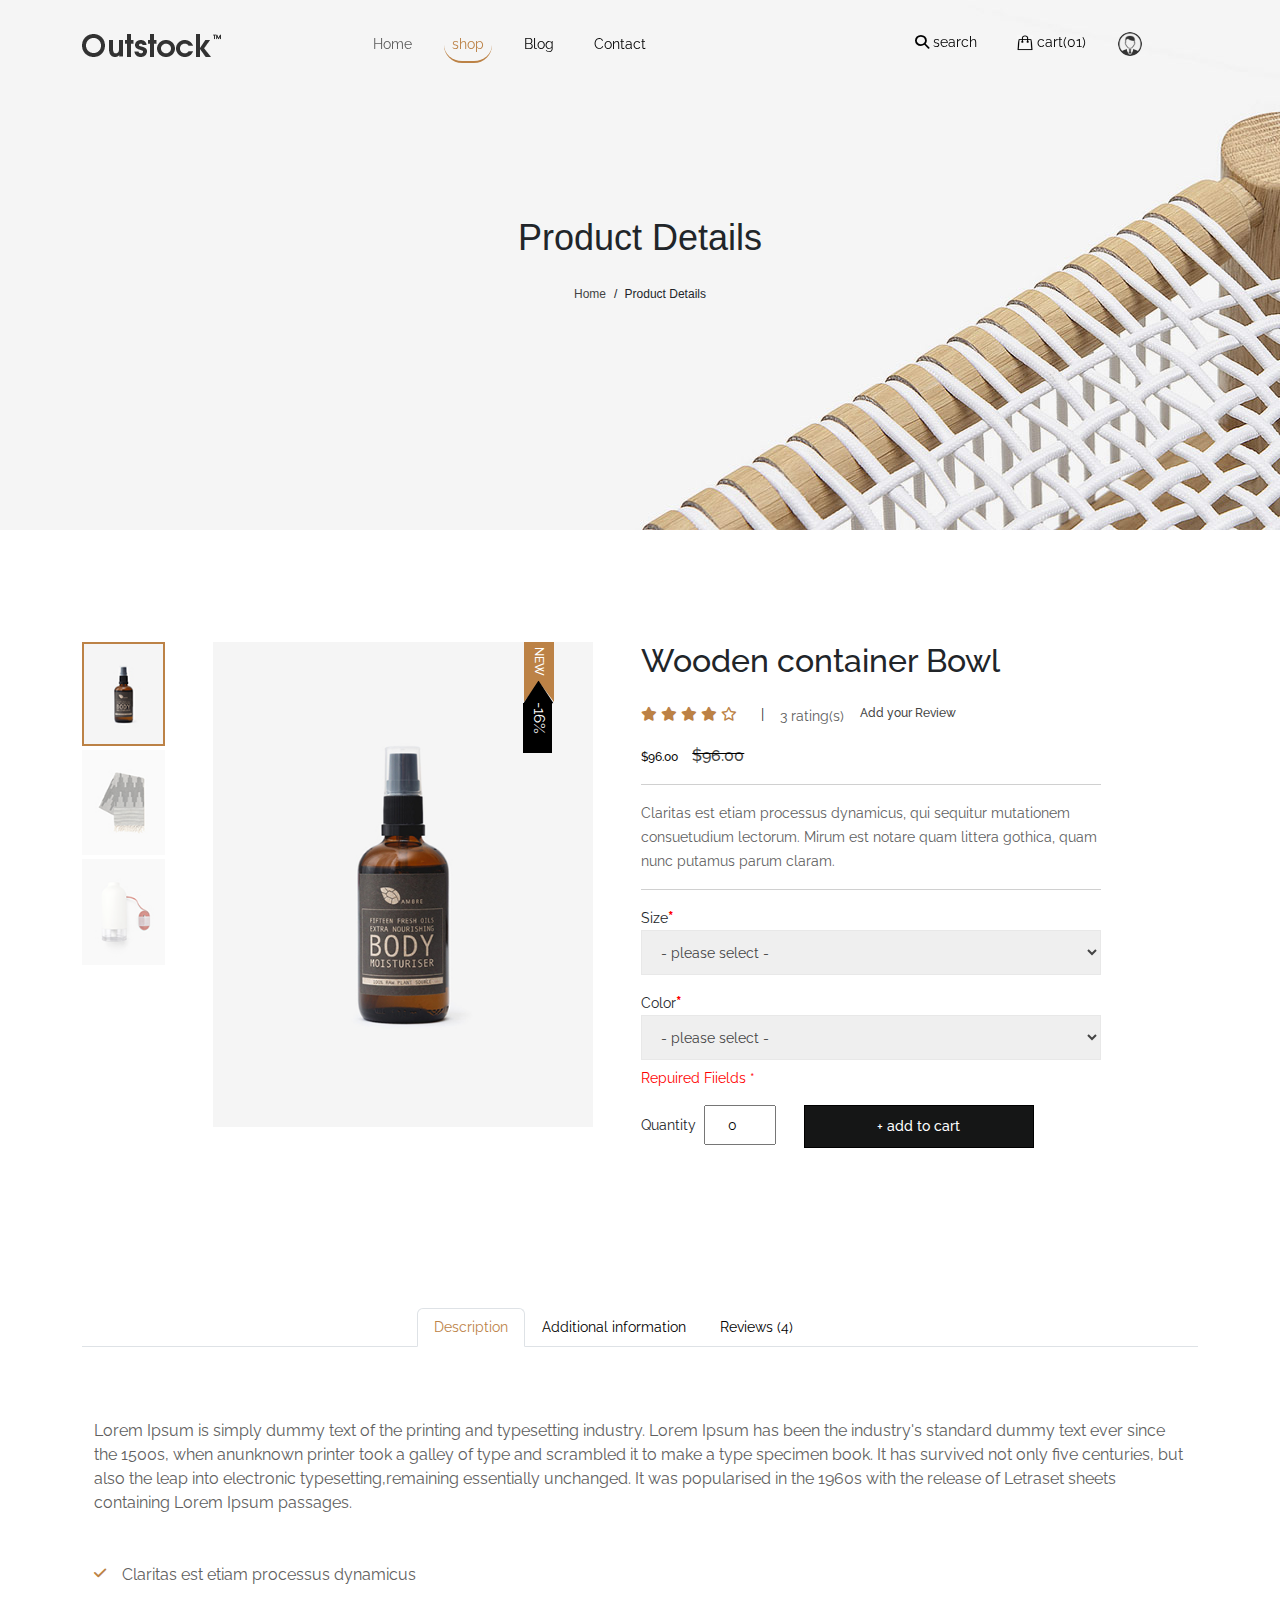
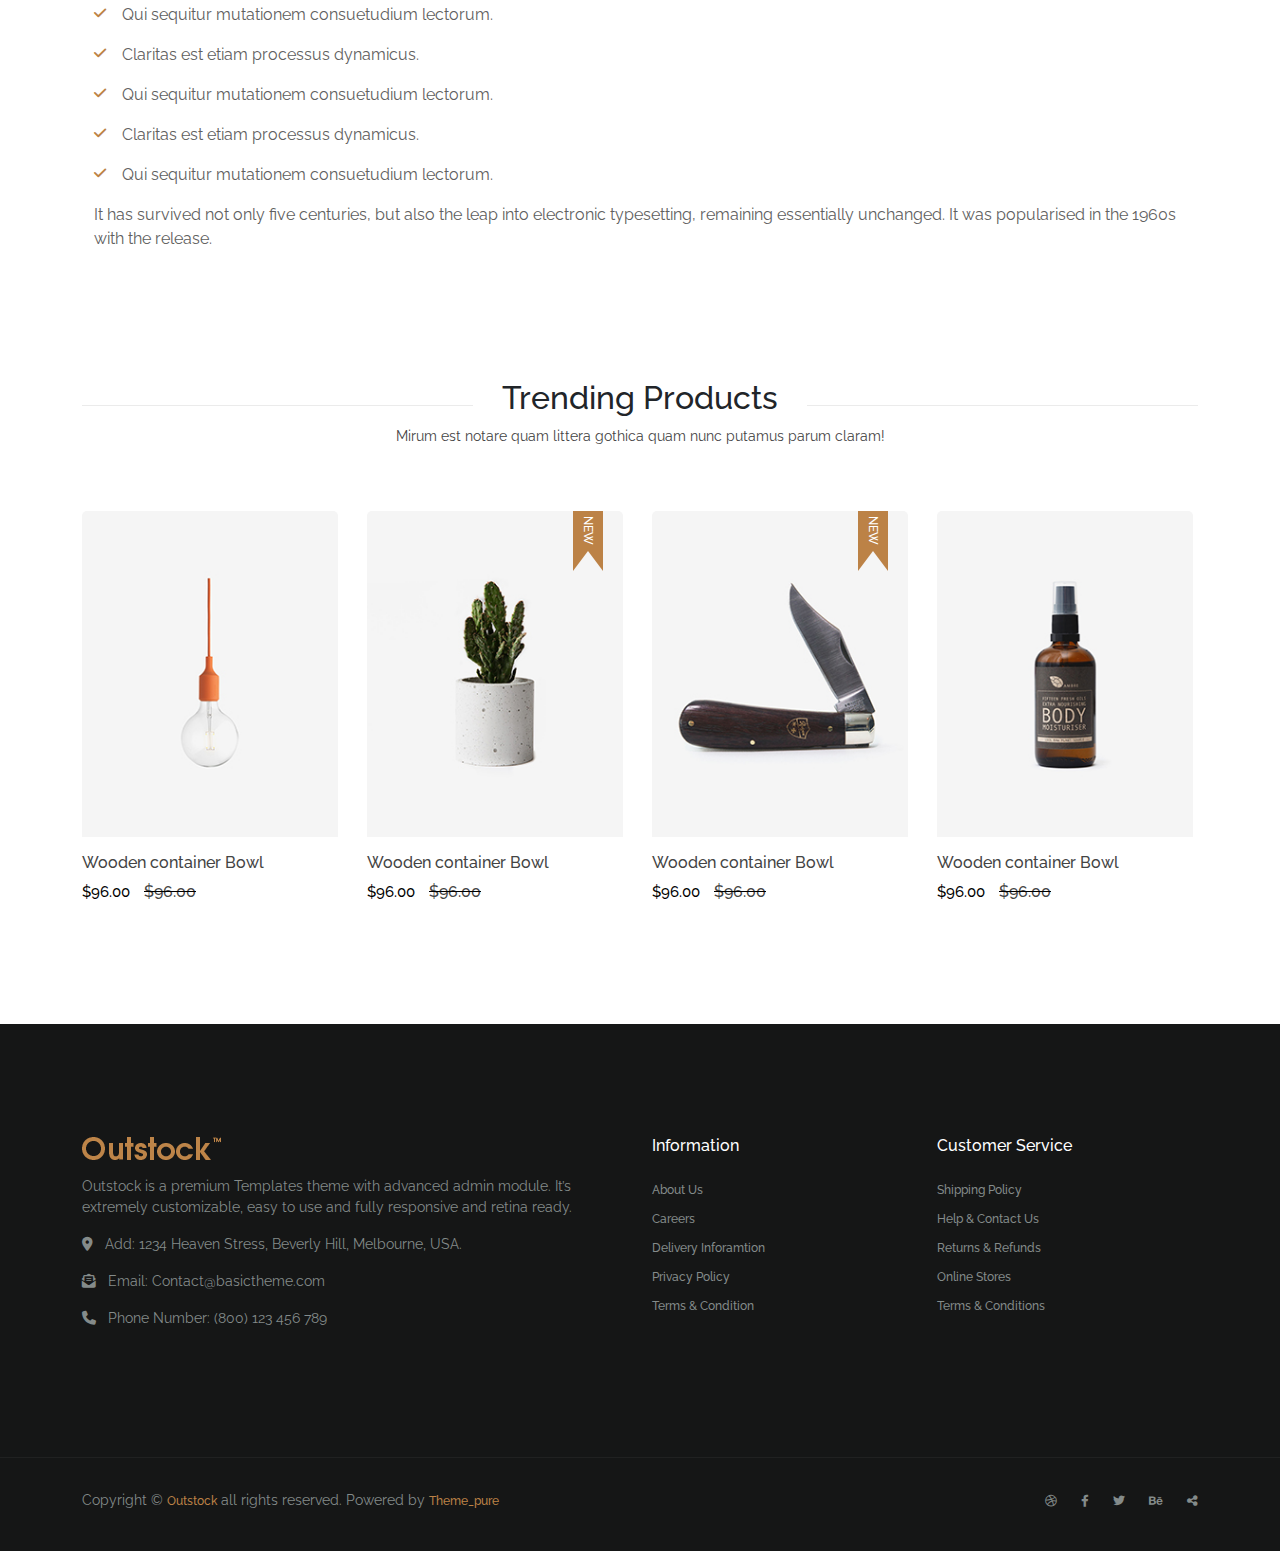
==== product-details.html @ 73942844 "first release" ====
<!DOCTYPE html>
<html lang="en">

<head>
  <meta charset="UTF-8">
  <meta name="viewport" content="width=device-width, initial-scale=1.0">
  <title>Document</title>

  <!-- bootstrap 5.3 -->
  <link rel="stylesheet" href="assets/css/bootstrap.min.css">

  <!-- fontawsome 6.4 -->
  <link rel="stylesheet" href="assets/css/all.min.css">

  <!-- custom css -->
  <link rel="stylesheet" href="assets/css/style2.css">

  <!-- media css -->
  <link rel="stylesheet" href="assets/css/media.css">



</head>

<body>
<!-- start product-header   -->

  <header class="product-header ">
    <!-- start navbar  -->
    <nav class="navbar navbar-expand-lg fixed-top mt-3">
      <div class="container">
        <a class="navbar-brand" href="index.html">
          <img src="assets/img/logo.png" alt="logo">
        </a>
        <button class="navbar-toggler" type="button" data-bs-toggle="collapse" data-bs-target="#navbarSupportedContent"
          aria-controls="navbarSupportedContent" aria-expanded="false" aria-label="Toggle navigation">
          <span class="navbar-toggler-icon"></span>
        </button>
        <div class="collapse navbar-collapse" id="navbarSupportedContent">
          <ul class="navbar-nav me-auto ms-auto mb-2 mb-lg-0 left-links ">
            <li class="nav-item me-4">
              <a class="nav-link " aria-current="page" href="index.html">Home<span></span></a>
            </li>
            <li class="nav-item me-4">
              <a class="nav-link text-black active" href="shop.html">shop<span></span></a>
            </li>
            <li class="nav-item me-4">
              <a class="nav-link text-black" href="blog.html">Blog<span></span></a>
            </li>


            <li class="nav-item">
              <a class="nav-link text-black" href="contact.html">Contact<span></span></a>
            </li>
          </ul>

          <ul class="navbar-nav me-5 ms-auto mb-2 mb-lg-0">
            <li class="nav-item me-4">
              <a class="nav-link text-black" href="#">
                <i class="fa-solid fa-magnifying-glass"></i>
                search
              </a>
            </li>

            <li class="nav-item me-3">
              <a class="nav-link text-black" href="#">
                <!-- <i class="fa-solid fa-bag-shopping"></i> -->
                <img src="assets/img/bag.png" class="img-fluid cart-icon" alt="">
                cart(01)
              </a>
            </li>

            <li class="nav-item dropdown">
              <a class="nav-link dropdown " href="#" role="button" data-bs-toggle="dropdown" aria-expanded="false">
                <!-- <i class="fa-regular fa-user"></i> -->
                <img src="assets/img/profile-icon-images-14.jpg" class=" rounded-circle profil-icon" alt="">

              </a>
              <ul class="dropdown-menu">
                <li><a class="dropdown-item" href="register.html">Register</a></li>
                <li><a class="dropdown-item" href="Login.html">Login</a></li>
                <li>
                  <hr class="dropdown-divider">
                </li>
                <li><a class="dropdown-item" href="my-account.html">My Account</a></li>
              </ul>
            </li>

          </ul>

        </div>
      </div>
    </nav>
    <!-- end navbar -->

    <div class="container">
      <div class="row">
        <div class="col-12">
          <div class=" contant-header text-center">
            <h1 class="mb-4">Product Details</h1>
            <a href="#" class="me-1">Home</a>
            <span> / </span>
            <span class="ms-1">Product Details</span>

          </div>

        </div>

      </div>

    </div>

  </header>

<!-- end product-header  -->


<!-- start data-product section   -->

    <div class="data-product mt-7">
      <div class="container d-flex">
        <div class="row w-100">
          <div class="col-11">
            <div class="img-product d-flex">
              <div class="small-imgs-product">
                <div class="img-product img-product1 w-100  mb-1">
                  <a href="#"><img src="assets/img/details-product/details-sm-1.jpg" alt="" class="w-100"></a>
                </div>
                <div class="img-product img-product2 w-100 mb-1">
                  <a href="#"><img src="assets/img/details-product/quick-sm-2.jpg" alt="" class="w-100"></a>
                </div>
                <div class="img-product img-product3 w-100 mb-1">
                  <a href="#"> <img src="assets/img/details-product/quick-sm-3.jpg" alt="" class="w-100"></a>
                
                </div>
    
              </div>
              <div class=" ms-5 big-imgs-product position-relative">
                <img src="assets/img/details-product/details-big-1.jpg" alt="" class="w-100">
                <div class=" cheap big-cheap">
                  <div class="par">NEW</div>
                  <div class="ribbon"></div>
                  <div class="arrow"></div>
                  <div class="arrow-base"></div>
                  <div class="rivl">-16%</div>
                </div>
              </div>
              
            
    
    
            </div>
          </div>
        </div>
      
        <div class="row">
          <div class="col-10">
            <div class="details-product">
              <h2>Wooden container Bowl</h2>
              <div class="d-flex mt-4">
                <div class="stars me-4">
                  <i class="fa-solid fa-star"></i>
                  <i class="fa-solid fa-star"></i>
                  <i class="fa-solid fa-star"></i>
                  <i class="fa-solid fa-star"></i>
                  <i class="fa-regular fa-star"></i>
                </div>
                <span class="me-3">|</span>
                <p class="me-3">3 rating(s)</p>
                <a href="#">Add your Review</a>
              </div>
              <div class="price"> 
                <a href="#" class="text-decoration-none"><span>$96.00</span></a>
                <a href="#" class="text-decoration-line-through"><span class="old-price">$96.00</span></a>
              </div> 
              <hr>
              <p>
                Claritas est etiam processus dynamicus, qui sequitur mutationem consuetudium lectorum.
                 Mirum est notare quam littera gothica, quam nunc putamus parum claram.
              </p>
              <hr>
              <div class="forms-data-product">
                <form action="#" class="size">
                  <label for="#" class="d-block">Size<span class="red-required">*</span></label>
                  <select name="" id="" class="w-100">
                    <option class="pb-5">- please select -</option>
                    <option value="">S</option>
                    <option class="pb-5" >M</option>
                    <option>L</option>
                    <option>XL</option>
                    <option>XXL</option>
                  </select>
                </form>
  
                <form action="#" class="form mt-3 mb-2">
                  <label for="#" class="d-block">Color<span>*</span></label>
                  <select name="" id="" class="w-100">
                    <option>- please select -</option>
                    <option value="">Black</option>
                    <option>Yellow</option>
                    <option>Blue</option>
                    <option>White</option>
                    <option>Ocean Blue</option>
                  </select>
                </form>
              </div>
             

              <span class="red-required ">Repuired Fiields *</span>

              <div class="quantity mt-3 d-flex">
                <form action="#" >
                  <label for="quantity">Quantity </label>
                  <input type="number" id="quantity" name="quantity" min="1" max="10000" class="ms-1" value="0">
                </form>

                <div class="add-item-to-cart">
                  <a href="">+ add to cart</a>
                </div>

              </div>
              



            
          </div>
            


    
    
            </div>
        </div>
      


      </div>

    </div>

<!-- end data-product section   -->


<!-- start x  -->

<section class="projects mt-10">
  <div class="container">
    <nav>
      <div class="nav nav-tabs d-flex additional-product-information " id="nav-tab" role="tablist">
        <button class="nav-link active" id="nav-home-tab" data-bs-toggle="tab" data-bs-target="#nav-home" type="button" role="tab" aria-controls="nav-home" aria-selected="true">Description</button>
        <button class="nav-link" id="nav-profile-tab" data-bs-toggle="tab" data-bs-target="#nav-profile" type="button" role="tab" aria-controls="nav-profile" aria-selected="false">Additional information</button>
        <button class="nav-link" id="nav-contact-tab" data-bs-toggle="tab" data-bs-target="#nav-contact" type="button" role="tab" aria-controls="nav-contact" aria-selected="false">Reviews (4)</button>
  
      </div>
    </nav>
    <div class="tab-content mt-4" id="nav-tabContent">
      <div class="tab-pane fade show active" id="nav-home" role="tabpanel" aria-labelledby="nav-home-tab" tabindex="0"> 
          <div class="container">
            <div class="row about-product ">
              <div class="col-md-12">
                <p class="my-5">Lorem Ipsum is simply dummy text of the printing and typesetting industry. Lorem Ipsum has been the industry's standard dummy text ever since the 1500s,
                   when anunknown printer took a galley of type and scrambled it to make a type specimen book. It has survived not only five centuries, 
                   but also the leap into electronic typesetting,remaining essentially unchanged.
                   It was popularised in the 1960s with the release of Letraset sheets containing Lorem Ipsum passages.
                </p>
                <div class="points">
                  <div class="point d-flex">
                    <span class="me-3"><i class="fa-solid fa-check"></i></span>
                    <p>Claritas est etiam processus dynamicus</p>
                  </div>

                  <div class="point d-flex">
                    <span class="me-3"><i class="fa-solid fa-check"></i></span>
                    <p>Qui sequitur mutationem consuetudium lectorum.</p>
                  </div>

                  <div class="point d-flex">
                    <span class="me-3"><i class="fa-solid fa-check"></i></span>
                    <p>Claritas est etiam processus dynamicus.</p>
                  </div>

                  <div class="point d-flex">
                    <span class="me-3"><i class="fa-solid fa-check"></i></span>
                    <p>Qui sequitur mutationem consuetudium lectorum.</p>
                  </div>

                  <div class="point d-flex">
                    <span class="me-3"><i class="fa-solid fa-check"></i></span>
                    <p>Claritas est etiam processus dynamicus.</p>
                  </div>

                  <div class="point d-flex">
                    <span class="me-3"><i class="fa-solid fa-check"></i></span>
                    <p>Qui sequitur mutationem consuetudium lectorum.</p>
                  </div>
                </div>

                <p>
                  It has survived not only five centuries, but also the leap into electronic typesetting,
                   remaining essentially unchanged. It was popularised in the 1960s with the release.
                </p>
               
  
              </div>
            </div>
          </div>
        
      </div>

      <div class="tab-pane fade product-size" id="nav-profile" role="tabpanel" aria-labelledby="nav-profile-tab" tabindex="0">
        <div class="container">
          <div class="row">
            <ul class="mt-3">
              <li>
                <span>Weight</span>
              </li>
              <li>
                <span>.25 KG</span>
              </li>
              <li>
                <span>Dimention</span>
              </li>
              <li>
                <span>62 × 56 × 12 cm</span>
              </li>
              <li>
                <span>Size</span>
              </li>
              <li>
                <span>XL, XXL, LG, SM, MD</span>
              </li>

            </ul>
          </div>
        </div>
      </div>
      <div class="tab-pane fade" id="nav-contact" role="tabpanel" aria-labelledby="nav-contact-tab" tabindex="0">
  
        <div class="container">
          <div class="row mt-6">
            <div class="col-md-12">
              <h3>Reviews (32)</h3>
            </div>
          </div>

          <div class="row ">
            <div class="col-md-12">
              <div class="person-coment person1-coment1 mt-4 d-flex">
                <img src="assets/img/details-product/person-1.png" alt="">
                <div>
                  <h5>Siarhei Dzenisenka <span class="comment-date">- 3 Months Ago</span></h5>
                  <div class="stars me-4">
                    <i class="fa-solid fa-star"></i>
                    <i class="fa-solid fa-star"></i>
                    <i class="fa-solid fa-star"></i>
                    <i class="fa-solid fa-star"></i>
                    <i class="fa-regular fa-star"></i>
                  </div>
                  <p class="mt-2">
                    Many desktop publishing packages and web page editors now use Lorem Ipsum as their default model text, 
                    and a search for “lorem ipsum” will uncover many web sites still in their infancy.
                     Various versions have evolved over the years, sometimes by accident, sometimes on purpose.
                  </p>
                </div>
                

              </div>
            </div>

          </div>

          <div class="person-reply">
          <div class="row">
            <div class="col-md-12">
              <div class="person-coment person2-coment2 mt-4 d-flex">
                <img src="assets/img/details-product/person-2.png" alt="">
                <div>
                  <h5>Julias Roy <span class="comment-date">- 6 Months Ago</span></h5>
                  <div class="stars me-4">
                    <i class="fa-solid fa-star"></i>
                    <i class="fa-solid fa-star"></i>
                    <i class="fa-solid fa-star"></i>
                    <i class="fa-solid fa-star"></i>
                    <i class="fa-regular fa-star"></i>
                  </div>
                  <p class="mt-2">
                    Many desktop publishing packages and web page editors now use Lorem Ipsum as their default model text, and a search for “lorem ipsum” will uncover many web sites still in their infancy.
                  </p>
                </div>
                

              </div>
            </div>

          </div>
        </div>

        <div class="person mt-4">
          <div class="row">
            <div class="col-md-12">
              <div class="person-coment person3-coment mt-4 d-flex">
                <img src="assets/img/details-product/details-3.jpg" alt="" class="border rounded-circle">
                <div>
                  <h5>Siarhei Dzenisenka <span class="comment-date">- 3 Months Ago</span></h5>
                  <div class="stars me-4">
                    <i class="fa-solid fa-star"></i>
                    <i class="fa-solid fa-star"></i>
                    <i class="fa-solid fa-star"></i>
                    <i class="fa-solid fa-star"></i>
                    <i class="fa-regular fa-star"></i>
                  </div>
                  <p class="mt-2">
                    Many desktop publishing packages and web page editors now use Lorem Ipsum as their default model text, 
                    and a search for “lorem ipsum” will uncover many web sites still in their infancy.
                     Various versions have evolved over the years, sometimes by accident, sometimes on purpose.
                  </p>
                </div>
                
  
              </div>
            </div>
  
          </div>
        </div>

        <div class="person-reply">
          <div class="row">
            <div class="col-md-12">
              <div class="person-coment person2-coment2 mt-4 d-flex">
                <img src="assets/img/details-product/person-4.jpeg" alt="" class="border rounded-circle">
                <div>
                  <h5>Julias Roy <span class="comment-date">- 6 Months Ago</span></h5>
                  <div class="stars me-4">
                    <i class="fa-solid fa-star"></i>
                    <i class="fa-solid fa-star"></i>
                    <i class="fa-solid fa-star"></i>
                    <i class="fa-solid fa-star"></i>
                    <i class="fa-regular fa-star"></i>
                  </div>
                  <p class="mt-2">
                    Many desktop publishing packages and web page editors now use Lorem Ipsum as their default model text, and a search for “lorem ipsum” will uncover many web sites still in their infancy.
                  </p>
                </div>
                

              </div>
            </div>

          </div>
        </div>


       

        </div>
      </div>
  
     
  
    </div>
  </div>

</section>





  
<div class="Trending mb-5 mt-7">
  <div class="container">
    <div class="row mb-5">
      <div class="col-12">
        <h2 class="title-trend-section text-center">Trending Products</h2>
        <p class="text-center desc">Mirum est notare quam littera gothica quam nunc putamus parum claram!</p>
      </div>
    </div>

    <div class="row d-flex justify-content-center">

      <div class="col-6 mb-5 col-sm-6 col-md-6 col-lg-4 col-xl-3 wid">
        <div class="card border-0" style="width: 16rem;">
          <div class="item-option">
            <i class="fa-regular fa-heart mb-3"></i> 
            
             <hr>
             <i class="fa-solid fa-sliders mb-3"></i>
             <hr>
             <i class="fa-solid fa-magnifying-glass"></i>
           </div>
       
          <a href="product-details.html">
            
            <div class="top-card-item">
             
              <img src="assets/img/home-img/product-1.jpg" class="card-img-top img-top" alt="...">
              <img src="assets/img/home-img/product-2.jpg" class="card-img-top img-bottom" alt="...">
            </div>

            <div class="card-information mt-3">
              <h4>
                <a href="product-details.html" class="text-decoration-none ">Wooden container Bowl</a>
              </h4>

              <div class="price">
                <a href="#" class="text-decoration-none"><span>$96.00</span></a>
                <a href="#" class="text-decoration-line-through"><span class="old-price">$96.00</span></a>
              </div>

              <div class="add-cart">
                <a href="#" class="">+ Add to Cart</a>
              </div>
            </div>
          </div>
          </a>

      </div>

      <div class="mb-5 col-6 col-sm-6 col-md-6 col-lg-4 col-xl-3 wid">
        <div class="card border-0" style="width: 16rem;">
          <div class="item-option">
            <i class="fa-regular fa-heart mb-3"></i>
            <hr>
            <i class="fa-solid fa-sliders mb-3"></i>
            <hr>
            <i class="fa-solid fa-magnifying-glass"></i>
          </div>
          <a href="product-details.html">
            <div class="top-card-item">
           
              <img src="assets/img/home-img/product-2.jpg" class="card-img-top img-top" alt="...">
              <img src="assets/img/home-img/product-1.jpg" class="card-img-top img-bottom" alt="...">
            </div>
            <div class="card-information mt-3">
              <h4>
                <a href="product-details.html" class="text-decoration-none ">Wooden container Bowl</a>
              </h4>

              <div class="price">
                <a href="#" class="text-decoration-none"><span>$96.00</span></a>
                <a href="#" class="text-decoration-line-through"><span class="old-price">$96.00</span></a>
              </div>

              <div class="add-cart">
                <a href="#" class="">+ Add to Cart</a>
              </div>
            </div>
          </a>
          <div class="cheap">
            <div class="par">NEW</div>
            <div class="ribbon"></div>
          </div>
        </div>
      </div>

      <div class="col-6 col-sm-6 col-md-6 col-lg-4 col-xl-3 wid">
        <div class="card border-0" style="width: 16rem;">
          <div class="item-option">
            <i class="fa-regular fa-heart mb-3"></i>
            <hr>
            <i class="fa-solid fa-sliders mb-3"></i>
            <hr>
            <i class="fa-solid fa-magnifying-glass"></i>
          </div>
          <a href="product-details.html">
            <div class="top-card-item">
             
              <img src="assets/img/home-img/product-3.jpg" class="card-img-top img-top" alt="...">
              <img src="assets/img/home-img/product-11.jpg" class="card-img-top img-bottom" alt="...">
            </div>
            <div class="card-information mt-3">
              <h4>
                <a href="product-details.html" class="text-decoration-none ">Wooden container Bowl</a>
              </h4>

              <div class="price">
                <a href="#" class="text-decoration-none"><span>$96.00</span></a>
                <a href="#" class="text-decoration-line-through"><span class="old-price">$96.00</span></a>
              </div>

              <div class="add-cart">
                <a href="#" class="">+ Add to Cart</a>
              </div>
            </div>
          </a>
          <div class="cheap">
            <div class="par">NEW</div>
            <div class="ribbon"></div>
          </div>
        </div>
      </div>

      <div class="mb-5 col-6 col-sm-6 col-md-6 col-lg-4 col-xl-3 wid">
        <div class="card border-0" style="width: 16rem;">
          <div class="item-option">
            <i class="fa-regular fa-heart mb-3"></i>
            <hr>
            <i class="fa-solid fa-sliders mb-3"></i>
            <hr>
            <i class="fa-solid fa-magnifying-glass"></i>
          </div>
          <a href="product-details.html">
            <div class="top-card-item">
             
              <img src="assets/img/home-img/product-11.jpg" class="card-img-top img-top" alt="...">
              <img src="assets/img/home-img/product-8.jpg" class="card-img-top img-bottom" alt="...">
            </div>
            <div class="card-information mt-3">
              <h4>
                <a href="product-details.html" class="text-decoration-none ">Wooden container Bowl</a>
              </h4>

              <div class="price">
                <a href="#" class="text-decoration-none"><span>$96.00</span></a>
                <a href="#" class="text-decoration-line-through"><span class="old-price">$96.00</span></a>
              </div>

              <div class="add-cart">
                <a href="#" class="">+ Add to Cart</a>
              </div>
            </div>
          </a>
        </div>
      </div>

    </div>
   
  </div>
</div>






  <!-- start footer section  -->
 <div class="footer pt-7 ">
  <div class="container">
    <div class="row mb-7">
      <div class="col-12 col-sm-6">
        <a href="index.html"><img src="assets/img/logo-2.png" alt="logo"></a>
        <p class="pt-3"> 
          Outstock is a premium Templates theme with advanced admin module. It’s extremely customizable, easy to use and fully responsive and retina ready.
        </p>
        <div class="address ">
          <div class="location mb-3">
            <i class="fa-solid fa-location-dot me-2 "></i>
            <span>Add: 1234 Heaven Stress, Beverly Hill, Melbourne, USA.</span>
          </div>
         

          <div class="email mb-3">
            <i class="fa-solid fa-envelope-open-text me-2"></i>
             <span>Email: Contact@basictheme.com</span>
          </div>

          <div class="phone mb-3">
            <i class="fa-solid fa-phone me-2"></i>
            <span>Phone Number: (800) 123 456 789</span>
          </div>
        </div>
      </div>
      <div class="col-12 col-sm-3 ">
        <h5>Information</h5>
        <ul class="links mt-4">
          <li class="mb-2"><a href="#">About Us</a></li>
          <li class="mb-2"><a href="#">Careers</a></li>
          <li class="mb-2"><a href="#">Delivery Inforamtion</a></li>
          <li class="mb-2"><a href="#">Privacy Policy</a></li>
          <li class="mb-2"><a href="#">Terms &amp; Condition</a></li>
        </ul>
        
      </div>
      <div class="col-12 col-sm-3">
        <h5>Customer Service</h5>
        <ul class="links mt-4">
          <li class="mb-2"><a href="#">Shipping Policy</a></li>
          <li class="mb-2"><a href="#">Help & Contact Us</a></li>
          <li class="mb-2"><a href="#">Returns & Refunds</a></li>
          <li class="mb-2"><a href="#">Online Stores</a></li>
          <li class="mb-2"><a href="#">Terms & Conditions</a></li>
        </ul>
        
      </div>
    </div>

  </div>
  
  <hr>
  <div class="copy-right pt-3 pb-4">

    <div class="container">
      <div class="row">
        <div class="col-6">
          <p>Copyright © <a href="index.html" class="text-decoration-none">Outstock</a> all rights reserved. Powered by <a href="index.html" class="text-decoration-none">Theme_pure</a></p>
        </div>

        <div class="col-6">
          <ul class="d-flex justify-content-end social-media">
            <li class="ms-4"><a href="#"><i class="fab fa-dribbble"></i></a></li>
            <li class="ms-4"><a href="#"><i class="fab fa-facebook-f"></i></a></li>
            <li class="ms-4"><a href="#"><i class="fab fa-twitter"></i></a></li>
            <li class="ms-4"><a href="#"><i class="fab fa-behance"></i></a></li>
            <li class="ms-4"><a href="#"><i class="fas fa-share-alt"></i></a></li>
        </ul>
        </div>
      </div>
    </div>

  </div>

</div>

<!-- end footer section -->

  <!-- bootstrap 5.3 -->
  <script src="assets/js/bootstrap.bundle.min.js"></script>

</body>

</html>
---- assets/css/style2.css ----
@import url('https://fonts.googleapis.com/css2?family=Raleway:wght@100;200;300;500;600;900&display=swap');

/*  font-family: 'Raleway', sans-serif; */
* {
    margin: 0;
    padding: 0;
}

body {
    font-family: 'Raleway', sans-serif;
    font-size: 14px;
}

ul {
    list-style-type: none;
    padding: 0px;
}

a {
    text-decoration: none;
}
h1 {
    font-weight: 500;
    font-size: 36px;
}

a {
    font-size: 12px;
    font-weight: 500;
    color: #444;
}

/* change selection color start */
::-moz-selection {
    /* Code for Firefox */
    color: white;
    background: #BC8246;
}

::selection {
    color: white;
    background: #BC8246;
}

/* change selection color end */

:root {
    --main-color: #BC8246;
}

@media (min-width: 1400px) {

    .container,
    .container-lg,
    .container-md,
    .container-sm,
    .container-xl,
    .container-xxl {
        max-width: 1140px;

    }
}



.mb-10 {
    margin-bottom: 10rem !important;
}

.mt-10 {
    margin-top: 10rem !important;
}

.mb-7 {
    margin-bottom: 7rem !important;
}

.mt-7 {
    margin-top: 7rem !important;
}

.mb-6 {
    margin-bottom: 5rem !important;
}

.mt-6 {
    margin-top: 5rem !important;
}


.pb-10 {
    padding-bottom: 10rem !important;
}

.pt-10 {
    padding-top: 10rem !important;
}

.pb-7 {
    padding-bottom: 7rem !important;
}

.pt-7 {
    padding-top: 7rem !important;
}

.pb-6 {
    padding-bottom: 5rem !important;
}

.pt-6 {
    padding-top: 5rem !important;
}

/* start navbar */
.profil-icon {
    width: 1.5rem;
    height: 1.5rem;
}

.cart-icon {
    width: 1rem;
    height: 1rem;
}




.left-links .nav-link {
    transition: 0.5s;
    -webkit-transition: 0.5s;
    -moz-transition: 0.5s;
    -ms-transition: 0.5s;
    -o-transition: 0.5s;
}

.nav-link:hover {
    color: var(--main-color) !important;
}

.left-links a {
    position: relative !important;
}

.left-links .nav-link span {
    content: "";
    height: 100%;
    width: 100%;
    top: 0;
    left: 0;
    position: absolute;
    z-index: -1;
    border-bottom: 2px solid var(--main-color);
    border-radius: 18px;
    -webkit-border-radius: 18px;
    -moz-border-radius: 18px;
    -ms-border-radius: 18px;
    -o-border-radius: 18px;
    transform: scale(0) translateY(50px);
    -webkit-transform: scale(0) translateY(50px);
    -moz-transform: scale(0) translateY(50px);
    -ms-transform: scale(0) translateY(50px);
    -o-transform: scale(0) translateY(50px);
    transition: 0.5s;
    -webkit-transition: 0.5s;
    -moz-transition: 0.5s;
    -ms-transition: 0.5s;
    -o-transition: 0.5s;
    opacity: 0;
}

.nav-link:hover span {
    opacity: 1;
    transform: scale(1) translateY(0);
    -webkit-transform: scale(1) translateY(0);
    -moz-transform: scale(1) translateY(0);
    -ms-transform: scale(1) translateY(0);
    -o-transform: scale(1) translateY(0);
}

.active {
    color: var(--main-color) !important;
}

.active span {
    opacity: 1 !important;
    transform: scale(1) translateY(0) !important;
}

/* end navbra */

/* ======================================================================================================= */
/* ======================================================================================================= */
/* ======================================   start HOME Page    =========================================== */
/* ======================================================================================================= */
/* ======================================================================================================= */

/* start header */

.carousel-caption {
    margin-bottom: 10%;
}

.header-img {
    background-size: cover;
}

.header-img-1 {
    background-image: url(/assets/img/home-img/slider-1.jpg);

}

.header-img-2 {
    background-image: url(/assets/img/home-img/slider-2.jpg);
}

.header-img-3 {
    background-image: url(/assets/img/home-img/slider-3.jpg);
}

.circle-under-slider {
    width: 10px !important;
    height: 10px !important;
}

.header-contact {
    transition: 1s;
    -webkit-transition: 1s;
    -moz-transition: 1s;
    -ms-transition: 1s;
    -o-transition: 1s;
}

/* inimation buton */
.mybtn {
    position: relative;
    display: inline-block;
    text-transform: uppercase;
    text-align: center;
    font-weight: 600;
    height: 50px;
    line-height: 46px;
    padding: 0 42px;
    border: 2px solid black;
    color: #323232;
    background: transparent;
    z-index: 1;
    font-size: 12px;
    transition: color 0.4s linear;
    -webkit-transition: color 0.4s linear;
    -moz-transition: color 0.4s linear;
    -ms-transition: color 0.4s linear;
    -o-transition: color 0.4s linear;
}

.mybtn:hover {
    color: #F5F5F5;
    border-color: var(--main-color);
}

.mybtn::before {
    content: "";
    position: absolute;
    left: 0;
    top: 0;
    width: 100%;
    height: 100%;
    background: var(--main-color);
    z-index: -1;
    transition: transform 0.7s;
    -webkit-transition: transform 0.7s;
    -moz-transition: transform 0.7s;
    -ms-transition: transform 0.7s;
    -o-transition: transform 0.7s;
    transform-origin: 0 0;
    transition-timing-function: cubic-bezier(0.5, 1.6, 0.5, 0.7);
    transform: scaleY(0);
    -webkit-transform: scaleY(0);
    -moz-transform: scaleY(0);
    -ms-transform: scaleY(0);
    -o-transform: scaleY(0);
}

.mybtn:hover::before {
    transform: scaleY(1);
    -webkit-transform: scaleY(1);
    -moz-transform: scaleY(1);
    -ms-transform: scaleY(1);
    -o-transform: scaleY(1);
}

/* end header */

/* start iterm under header */

.item1-under-heaedr h5 {
    position: absolute;
    bottom: 35%;
    left: 10%;
}

.item1-under-heaedr .discover-btn {
    position: absolute;
    bottom: 10%;
    left: 10%;
}

h5 {
    font-weight: 500;
    font-size: 16px;
}

.item1-under-heaedr:hover img {
    transform: scale(1.1);
    -webkit-transform: scale(1.1);
    -moz-transform: scale(1.1);
    -ms-transform: scale(1.1);
    -o-transform: scale(1.1);
}


/* end iterm under header */

/* start top-products */

.top-products a {
    font-size: 13px;
    color: #151616;
}



.carousel-control-next,
.carousel-control-prev {
    background-color: var(--main-color) !important;
    position: absolute;
    top: -4rem;
    bottom: auto !important;
    display: flex;
    width: 5%;
    border: 0;

}

.carousel-control-prev {
    left: auto;
    right: 7%;
}

.carousel-control-next-icon,
.carousel-control-prev-icon {
    display: inline-block;
    width: 0.8rem;
    height: 0.8rem;

}

.stars i {
    color: var(--main-color) !important;
}

/* end top-products  */







/* start Trending Products section */
.item-option i {
    display: block;
    color: #444;
    transition: 0.3s;
    -webkit-transition: 0.3s;
    -moz-transition: 0.3s;
    -ms-transition: 0.3s;
    -o-transition: 0.3s;
}

.item-option i:hover {
    color: var(--main-color);
}

.item-option {
    position: absolute;
    bottom: 90px;
    right: 15px;
    z-index: 100;
    background-color: white;
    padding: 20px;
    visibility: hidden;
    transform: scaleX(0);
    -webkit-transform: scaleX(0);
    -moz-transform: scaleX(0);
    -ms-transform: scaleX(0);
    -o-transform: scaleX(0);
    transition: 0.3s;
    -webkit-transition: 0.3s;
    -moz-transition: 0.3s;
    -ms-transition: 0.3s;
    -o-transition: 0.3s;
}

.card:hover .item-option {
    visibility: visible;
    transform: scaleX(1);
    -webkit-transform: scaleX(1);
    -moz-transform: scaleX(1);
    -ms-transform: scaleX(1);
    -o-transform: scaleX(1);
}

.top-card-item {
    position: relative;

}



.link-btn {
    font-size: 12px;
    color: #444;
    text-transform: capitalize;
    font-weight: 500;
}

.title-trend-section {
    position: relative;
}

.title-trend-section::after {
    content: "";
    width: 35%;
    height: 1px;
    background-color: #ebebeb;
    position: absolute;
    right: 0px;
    top: 1.6rem;
}

.title-trend-section::before {
    content: "";
    width: 35%;
    height: 1px;
    background-color: #ebebeb;
    position: absolute;
    left: 0px;
    top: 1.6rem;
}

.desc {
    color: #444;
}

.card {
    transition: all 1s ease-out 0s;
    -webkit-transition: all 1s ease-out 0s;
    -moz-transition: all 1s ease-out 0s;
    -ms-transition: all 1s ease-out 0s;
    -o-transition: all 1s ease-out 0s;
}

.card-information h4 {
    font-size: 14px;
    font-weight: 400 !important;
    color: #444 !important;

}

.img-top {
    position: relative;
    overflow: hidden;
}

.img-bottom {
    position: absolute;
    top: 0;
    left: 0;
    visibility: hidden;
    opacity: 0;
    transform: scaleX(0);
    -webkit-transform: scaleX(0);
    -moz-transform: scaleX(0);
    -ms-transform: scaleX(0);
    -o-transform: scaleX(0);
    transition: all 0.3s ease-out 0s;
    -webkit-transition: all 0.3s ease-out 0s;
    -moz-transition: all 0.3s ease-out 0s;
    -ms-transition: all 0.3s ease-out 0s;
    -o-transition: all 0.3s ease-out 0s;
}

.card:hover .img-bottom {
    visibility: visible;
    opacity: 1;
    transform: scaleX(1);
    -webkit-transform: scaleX(1);
    -moz-transform: scaleX(1);
    -ms-transform: scaleX(1);
    -o-transform: scaleX(1);
}

.item1-under-heaedr:hover {
    position: relative;
    transform: scaleX(1);
    -webkit-transform: scaleX(1);
    -moz-transform: scaleX(1);
    -ms-transform: scaleX(1);
    -o-transform: scaleX(1);

}

.card-information h4 a {
    color: #444 !important;

}

.price {
    transition: margin-top 750ms;
    will-change: margin-top;
    -webkit-transition: margin-top 750ms;
    -moz-transition: margin-top 750ms;
    -ms-transition: margin-top 750ms;
    -o-transition: margin-top 750ms;
}

.price a {
    color: black;
}

.old-price {
    margin-left: 10px;
    color: rgb(68, 68, 68);
    font-size: 16px;


}

.card:hover .price,
.card:focus .price {
    margin-top: -10px;
    visibility: hidden;
    transition: 0.1s;
    -webkit-transition: 0.1s;
    -moz-transition: 0.1s;
    -ms-transition: 0.1s;
    -o-transition: 0.1s;
}



.small-card:hover .price,
.small-card:focus .price {
    margin-top: -10px;
    visibility: hidden;
    transition: 0.1s;
    -webkit-transition: 0.1s;
    -moz-transition: 0.1s;
    -ms-transition: 0.1s;
    -o-transition: 0.1s;
}

.small-card:hover .add-cart,
.small-card:focus .add-cart {
    visibility: visible;
    margin-top: -10px;
    transition: 0.2s;
    -webkit-transition: 0.2s;
    -moz-transition: 0.2s;
    -ms-transition: 0.2s;
    -o-transition: 0.2s;
}


.add-cart {
    position: relative;
    overflow: hidden;
    visibility: hidden;
    transition: margin-top 750ms;
    will-change: margin-top;
    transition: 5s;
    -webkit-transition: margin-top 750ms;
    -moz-transition: margin-top 750ms;
    -ms-transition: margin-top 750ms;
    -o-transition: margin-top 750ms;
}

.card:hover .add-cart,
.card:focus .add-cart {
    visibility: visible;
    margin-top: -10px;
    transition: 0.2s;
    -webkit-transition: 0.2s;
    -moz-transition: 0.2s;
    -ms-transition: 0.2s;
    -o-transition: 0.2s;
}

.add-cart a {
    color: #444;

}

.Trending h4 a {
    font-size: 16px;
}

.Trending .price a {
    font-size: 15px;
}

.Trending .add-cart a {
    text-decoration: underline;
    font-size: 16px;
}


img {
    transition: all 1s ease-out 0s;
    -webkit-transition: all 1s ease-out 0s;
    -moz-transition: all 1s ease-out 0s;
    -ms-transition: all 1s ease-out 0s;
    -o-transition: all 1s ease-out 0s;
}



.ribbon {
    -webkit-box-sizing: content-box;
    -moz-box-sizing: content-box;
    box-sizing: content-box;
    width: 0;
    height: 40px;
    padding: 0px;
    border: 15px solid #BC8246;
    border-top: 0 solid;
    border-bottom: 20px solid rgba(0, 0, 0, 0);
    font: normal 100%/normal Arial, Helvetica, sans-serif;
    color: rgba(0, 0, 0, 1);
    -o-text-overflow: clip;
    text-overflow: clip;
}

.cheap {
    position: absolute;
    color: white;
    font-size: 12PX;
    font-weight: 500;
    right: 8%;

}

.par {
    rotate: 90deg;
    position: absolute;
    top: 10px;

}

.arrow {
    clip-path: polygon(40% 0%, 40% 20%, 100% 20%, 100% 80%, 40% 80%, 40% 100%, 0% 50%);
    -webkit-clip-path: polygon(40% 0%, 40% 20%, 100% 20%, 100% 80%, 40% 80%, 40% 100%, 0% 50%);
    width: 57px;
    height: 30px;
    background: black;
    margin: 0 auto;
    position: relative;
    rotate: 90deg;
    left: -14.5px;
    top: -8px;
}

.arrow-base {
    width: 29px;
    height: 50px;
    position: relative;
    background-color: black;
    top: -29px;
    left: -1px;
}

.rivl {
    rotate: 90deg;
    font-size: 15px;
    font-weight: 400;
    position: absolute;
    top: 65px;
    left: -1px;
    color: white;
}


.clearfix {
    overflow: hidden;
}



img {
    transition: all 0.3s ease-out 0s;
    -moz-transition: all 0.3s ease-out 0s;
    -ms-transition: all 0.3s ease-out 0s;
    -o-transition: all 0.3s ease-out 0s;
    -webkit-transition: all 0.3s ease-out 0s;
    -moz-transition: all 0.3s ease-out 0s;
}


/* end Trending Products section */




/* start big-banner  */


.banner-item {
    position: relative;
}

.banner-contant {
    position: absolute;
    bottom: 40%;
    left: 83px;
    transition: 0.5s;
    -webkit-transition: 0.5s;
    -moz-transition: 0.5s;
    -ms-transition: 0.5s;
    -o-transition: 0.5s;
}

.banner-contant h4 a {
    color: black;
    font-size: 18px;
    transition: 0.3s;
    -webkit-transition: 0.3s;
    -moz-transition: 0.3s;
    -ms-transition: 0.3s;
    -o-transition: 0.3s;
}

.banner-contant h4 a:hover {
    color: #BC8246;

}

.banner-contant span {
    color: #BC8246;
}

.fixed-zoom {
    overflow: hidden;
}

.banner-item:hover img {
    transform: scale(1.1);
    -webkit-transform: scale(1.1);
    -moz-transform: scale(1.1);
    -ms-transform: scale(1.1);
    -o-transform: scale(1.1);
}

.banner-item:hover .banner-contant {
    bottom: 30%;
    left: 83px;

}

/* end big-banner  */


@media (min-width: 1400px) {
    /* start sale of section */
    .col-xxl-2 {
        width: 19.6666617% !important;
        /* end sale of section */
    }
}


/* start blog post section */

.blog-post .card .card-body h4 a{
    color: black;
    font-size: 20px;
    font-weight: 500;
    text-decoration: none;
    transition: 0.3s;
    -webkit-transition: 0.3s;
    -moz-transition: 0.3s;
    -ms-transition: 0.3s;
    -o-transition: 0.3s;
}

.blog-post .card .card-body h4 a:hover{
    color: #BC8246;
}

.blog-meta span , p{
    color: rgb(132, 139, 138);
    font-size: 14;
    font-weight: 400;

}

.blog-meta a{
    text-decoration: none;
    color: #BC8246;
}

.blog-item:hover .fixed-zoom img {
    transform: scale(1.1);
    -webkit-transform: scale(1.1);
    -moz-transform: scale(1.1);
    -ms-transform: scale(1.1);
    -o-transform: scale(1.1);
}

/* end blog post css */


/* start desction section */


hr{
    color: #444 !important;
}

::placeholder{
    text-align: center;
    
}

.form-control:focus{
    color: black;
    background-color: var(--bs-body-bg);
    border-color: black;
    outline: 0;
    box-shadow: 0 0 0 0;
    border: 2px solid black !important;
}
/* end desction section */





.card {
    position:relative !important;
}










/* start footer */
.footer {
    background-color: #151616;
}

.footer i {
    color: #848b8a !important;
}

.footer .address span {
    color: #848b8a;
}

.copy-right a {
    color: #BC8246;

}

.footer h5 {
    color: white;
}

.footer ul li a {
    color: #848b8a;
}

.footer .links a {
    transition: all 0.3s ease-out 0s;
    -moz-transition: all 0.3s ease-out 0s;
    -ms-transition: all 0.3s ease-out 0s;
    -o-transition: all 0.3s ease-out 0s;
    -webkit-transition: all 0.3s ease-out 0s;
    -moz-transition: all 0.3s ease-out 0s;

}

.footer .links a:hover {
    color: white;
    border-bottom: 1px solid white;
}

.social-media a i {
    transition: 0.3s;
    -webkit-transition: 0.3s;
    -moz-transition: 0.3s;
    -ms-transition: 0.3s;
    -o-transition: 0.3s;
}

.social-media a:hover i {
    color: #BC8246 !important;
}

/* end footer section  */

/* ======================================================================================================= */
/* ======================================================================================================= */
/* =========================================   END HOME Page    ========================================== */
/* ======================================================================================================= */
/* ======================================================================================================= */



/* start shop page  */

.sidebar{
    position: relative;
}

.sidebar h4{
    font-size: 20px !important;
    font-weight: 500;
    line-height: 24px;
    color: rgb(32, 31, 31);
}

.sidebar .list-links h5 a{
    color: #444;
    font-weight: 400;
    font-size: 16px !important;
    transition: 0.3s;
    -webkit-transition: 0.3s;
    -moz-transition: 0.3s;
    -ms-transition: 0.3s;
    -o-transition: 0.3s;
}

.sidebar .list-links h5 a::after{
    content: ">";
    position: absolute;
    right: 0;
    cursor: pointer;
    font-size: 18px;
    font-weight: 400;
    text-align: left;
}

.shop-product .list-links h5:hover a{
    color: var(--main-color);
}

.size .size-value{
    width: 2.1rem;
    height: 2.1rem;
    background-color: #f1f1f1;
    transition: 0.7s;
    -webkit-transition: 0.7s;
    -moz-transition: 0.7s;
    -ms-transition: 0.7s;
    -o-transition: 0.7s;
}

.size a{
    font-size: 14px ;
    transition: 0.7s;
    -webkit-transition: 0.7s;
    -moz-transition: 0.7s;
    -ms-transition: 0.7s;
    -o-transition: 0.7s;
}
.size-value:hover{
    background-color: var(--main-color);
    color: white;

}


.color-value{
    border: 1px solid;
    width: 1rem;
    height: 1rem;
}

.color-value1{
    background-color: red;

}

.color-value2{
    background-color: green;

}

.color-value3{
    background-color: black;

}

.color-value4{
    background-color:blueviolet;

}

.color-value5{
    background-color: pink;

}

.color-value6{
    background-color:chartreuse;

}

.color-value7{
    background-color: brown;

}


.color-item a{
    border: 1px solid  !important;
    
}







.shop-header{
    /* width: 500px; */
    height: 530px;
    background-image: url(../img/shop-img/header-shop.jpg);
    background-position: center;
    background-repeat: no-repeat;
    background-size: cover;
}
.contant-header {
    margin-top: 13.5rem;
    font-family: 'Poppins', sans-serif;
}


.contant-header span {
    font-size: 12px;
    font-weight: 500;

}


.sidebar{
    width: 20% !important;
}

.product{
    width: 80% !important;
}


/* ======================================================================================================= */
/* ======================================================================================================= */
/* =========================================   END shop Page    ========================================== */
/* ======================================================================================================= */
/* ======================================================================================================= */





/* start product detalis page */

.product-header{
    height: 530px;
    background-image: url(../img/shop-img/header-shop.jpg);
    background-position: center;
    background-repeat: no-repeat;
    background-size: cover;
}

/* .img-product{
    width: 48%;
} */

.small-imgs-product  img{
    opacity: 0.5;
}

.img-product1 img{
    opacity: 1;
    border: 2px solid var(--main-color);
}

.big-cheap{
    right: 3% !important;
    top: 0 !important;
}

.details-product p{
    font-size: 14px;
    line-height: 24px;
    color: #606060;
}

.details-product select{
    height: 45px;
    line-height: 45px;
    width: 100%;
    border: 1px solid #e8e8e8;
    color: #444;
    padding: 0px 15px;
}
.details-product select option{
    margin-bottom: 20px !important;
    height: 50px;
}

select:focus{
    border: 2px solid var(--main-color);
}
.red-required{
    color: red;
    font-size: 14px;
}
.quantity{
    width: 100%;
}

.forms-data-product span{
    color: red;
    font-size: 16px;
    font-weight: bold;
}

.quantity input {
    /* width: 90%; */
    height: 40px;
    text-align: center;
}
.add-item-to-cart{
    height: 100%;
    padding: 10px;
    text-align: center;
    background-color: #151616;
    border: 1px solid black;
    width:50% ;
    margin-left: 6%;
    transition: 0.5s;
    -webkit-transition: 0.5s;
    -moz-transition: 0.5s;
    -ms-transition: 0.5s;
    -o-transition: 0.5s;
}
.add-item-to-cart a{
    font-size: inherit !important;
    color: white;
    transition: 0.5s;
    -webkit-transition: 0.5s;
    -moz-transition: 0.5s;
    -ms-transition: 0.5s;
    -o-transition: 0.5s;
}

.add-item-to-cart:hover{
    background-color: white ;
}
.add-item-to-cart:hover a{
    color: black;
}
.additional-product-information {
    padding-left: 30%;
}
.additional-product-information button{
    color: black;
    
}
.about-product p{
    color: #606060;
    font-size: 16px;
    line-height: 24px;
}

.person-coment img{
    width: 5rem;
    height: 5rem;
    margin-right: 2.5rem;
}
.person-coment h5{
    font-size: 14px !important;
    color: #201f1f;
}

.person-coment .comment-date{
    color:#444;
    font-size: 12px !important;
    text-transform: capitalize;
}

.person-coment p{
    font-size: 12px;
    color: #5b5b5b;
}
.person{
    border-top: 1px solid #ebebeb;
}
.person-reply{
    width: 90%;
    margin-left: 10%;
    margin-top: 2.5rem;
    border-top: 1px solid #ebebeb;
}


.product-size ul li{
    display: inline-block;
    font-size: 16px;
    font-weight: 500;
    color: #444;
    border-bottom: 1px solid #ccc;
    padding: 10px 0px;
    width: 50%;
    float: left;
}


/* ======================================================================================================= */
/* ======================================================================================================= */
/* =========================================   END product detalis page    ========================================== */
/* ======================================================================================================= */
/* ======================================================================================================= */



/* page 3 */

/* img{
    transition: all 0.3s ease-out 0s;
    -webkit-transition: all 0.3s ease-out 0s;
    -moz-transition: all 0.3s ease-out 0s;
    -ms-transition: all 0.3s ease-out 0s;
    -o-transition: all 0.3s ease-out 0s;
} */






/* login pages + regestiration pages */
.basic-login {
    padding: 90px;
    border: solid 2px #eaedff;
    ;
}

.basic-login h3 {
    font-size: 30px;
}

.basic-login input {
    width: 100%;
    height: 60px;
    border: 2px solid #eaedff;
    color: #6f7172;
    padding: 0 20px;
    margin-bottom: 20px;
}

.login-action input {
    width: inherit;
    height: auto;
}

.login form label span {
    color: red;
}

.os-btn {
    position: relative;
    display: inline-block;
    text-transform: uppercase;
    text-align: center;
    font-weight: 600;
    height: 50px;
    line-height: 46px;
    padding: 0 42px;
    border: 2px solid #ebebeb;
    color: #323232;
    background: transparent;
    z-index: 1;
    font-size: 12px;
}

.login a,
button {
    transition: all 0.3s ease-out 0s;
    -webkit-transition: all 0.3s ease-out 0s;
    -moz-transition: all 0.3s ease-out 0s;
    -ms-transition: all 0.3s ease-out 0s;
    -o-transition: all 0.3s ease-out 0s;
}

.load-more-btn a {
    transition: all 0.3s ease-out 0s;

}


.os-btn:hover {
    color: #ffffff;
    border-color: #bc8246;
    background-color: #BC8246;
}

.or-divide {
    border-top: 2px solid #eaedff;
    margin: 40px 0;
    text-align: center;
    position: relative;
}

.or-divide span {
    position: absolute;
    left: 0;
    right: 0;
    top: -9px;
    background: #ffffff;
    display: inline-block;
    width: 40px;
    margin: auto;
    line-height: 1;
    font-weight: 500;
}

.os-btn-black {
    color: #ffffff;
    background-color: #323232;
    border-color: #323232;
}

/* contact page */
.contact-header {
    background-image: url(../img/contact-us-img/header.jpg);

}

.contact-area label span {
    color: red;
}

.contact-iqon {
    border: 1px solid black;
}

.contact-icon i {
    font-size: 18px;
    color: #6c6c6c;
    display: inline-block;
    width: 53px;
    height: 53px;
    line-height: 49px;
    text-align: center;
    border: 2px solid #ebebeb;
    transition: all 0.3s ease-out 0s;


}

.left-side ul li:hover .contact-icon i {
    border-color: #323232;
    background: #323232;
    color: #ffffff;
}

.contact-social-media ul li {
    display: inline-block;
    margin-right: 40px;
}

.contact-social-media ul li a {
    font-size: 18px;
    color: #606060;
}

.contact-social-media a:hover i {
    color: #BC8246 !important;
}

.contact-social-media a i {
    transition: 0.3s;

}

/* wishlist pages */
.table-responsive {
    display: block;
    width: 100%;
    overflow-x: auto;
    -webkit-overflow-scrolling: touch;
}
---- assets/css/media.css ----
/*  start navbar */
@media (max-width: 1400px) {
    /* start nav bar  */

    /* start bag and profile iqon */
    .profil-icon{
        width: 1.5rem;
        height: 1.5rem;
    }
    .cart-icon{
        width: 1rem;
        height: 1rem;
    }
    /* end bag and profile iqon */

    /* end navbar */
 }




@media screen and (min-width: 1200px) and  (max-width: 1400px){
    /* start sale off section */
    .col-xl-2{
        width:19.666667% !important;
    }
    /* end sale off section */

}




@media screen and (min-width: 993px) and  (max-width: 1200px){


}

@media screen and (min-width:769px) and (max-width: 992px){
    /* start header */
    .carousel-caption{
        padding-bottom: 3.25rem !important;
    }

}

@media screen and (min-width:577px) and (max-width: 768px){
        /* start header */
        .carousel-caption{
            padding-bottom: 3.25rem !important;
        }
        
}
@media screen and (min-width:468px) and  (max-width: 576px){
       /* start header */
       .carousel-caption{
        padding-bottom: 4.25rem !important;
    }

}
@media screen and (min-width:350px) and (max-width: 468px){
       /* start header */
       .carousel-caption{
        padding-bottom: 4.25rem !important;
    }
}
@media screen and (max-width:350px){
       /* start header */
       .carousel-caption{
        padding-bottom: 5.25rem !important;
    }

}











@media screen and (max-width:350px) {
    .header-contact {
        bottom: -100px;
        left: -30px;

    }
    .header-contact h2 {
        font-size: 8px !important;
    }

    .header-contact p {
        width: 70%;
        font-size: 6px;
        margin-bottom: 2px;
    }
    .hidden-btn{
        display: none;
    }
    .Trending .card{
        width: 100% !important;
        margin: 0 auto !important;
    }
    .col-6{
        width: 90% !important;
    }

    /* big big-banner */
    .big-banner{
        margin-top: 3rem !important;
    }
    .banner-contant{
        position: absolute;
        bottom: 20%;
        left: 50px;
    }
    .banner-contant a{
        font-size: 14px;
   
    }
    .banner-contant button{
        font-size: 10px;

    }
    /* sale of */
    .sale-off .card{
        margin: 0 auto;
        width: 100% !important;
    }

    
    
    /* page 3 */
    .blog-post .card{
        width: 100% !important;
    }
    

           /* login pages */
           .basic-login{
            padding : 20px;
            border: solid 2px #eaedff;
        
        }
        .basic-login h3{
            margin-bottom: 20px !important;
            font-size:22px ;
    
        }

    /* contact page */
 
    .contact-social-media ul li {
        margin-right: 30px;
    }
    .contact-area .left-side .description{
      font-size: 14px !important;
      margin-right: 0px !important;
      margin-top: 10px !important;
      margin-bottom: -15px !important;
      
      
    }
    
    
}

@media screen and (min-width:350px) and (max-width: 468px){
    .header-contact {
        bottom: -100px;
        left: -30px;

    }
    .header-contact h2 {
        font-size: 10px !important;
    }

    .header-contact p {
        width: 70%;
        font-size: 8px;
        margin-bottom: 2px;
    }
    .hidden-btn{
        display: none;
    }

    .Trending .card{
        width: 100% !important;
        margin: 0 auto !important;
    }
    /* big-banner */
    .big-banner{
        margin-top: 3rem !important;
    }
    .banner-contant{
        position: absolute;
        bottom: 25%;
        left: 45px;
    }
    .banner-contant a{
        font-size: 16px;
   
    }
    .banner-contant button{
        font-size: 12px;

    }
    
    /* page 3 */
    .blog-post .card{
        width: 100% !important;
    }
       /* login pages */
       .basic-login{
        padding : 20px;
        border: solid 2px #eaedff;
    
    }
    .basic-login h3{
        margin-bottom: 20px !important;
        font-size:22px ;

    }

      /* sale of */
      .sale-off .card{
        margin: 0 auto;
        width: 10rem !important;
    }


  
}

@media screen and (min-width:468px) and  (max-width: 576px){
    .header-contact {
        bottom: -70px;
        left: -30px;

    }
 


    .header-contact h2 {
        font-size: 12px !important;
    }

    .header-contact p {
        width: 70%;
        font-size: 10px;
    }
    
    .btn{
      display: none !important;
    }
    .Trending .card{
        width: 14rem !important;
        margin: 0 auto !important;
    }
 /* big-banner */
    .big-banner{
        margin-top: 3rem !important;
    }
    .banner-contant{
        position: absolute;
        bottom: 35%;
        left: 45px;
    }
    .banner-contant a{
        font-size: 18px;
   
    }
    .banner-contant button{
        display: block !important;
        font-size: 14px;

    }
    /* sale of */
    .sale-off .card{
        margin: 0 auto;
    }


      /* page 3 */
      .blog-post .card{
        width: 90% !important;
        margin: 0 auto !important;
    }

       /* login pages */
       .basic-login{
        padding : 20px;
        border: solid 2px #eaedff;
    
    }
    .basic-login h3{
        margin-bottom: 20px !important;
        font-size:22px ;

    }


}

@media screen and (min-width:577px) and (max-width: 768px){
    .header-contact {
            bottom: -30px;
            left: -20px;

        }
    
    
        .header-contact h2 {
            font-size: 18px !important;
        }
    
        .header-contact p {
            width: 65%;
            font-size: 12px;
        }
        .hidden-btn{
            display: none;
        }

        .item1-under-heaedr h5{
            position: absolute;
            bottom: 10%;
            left: 10%;
        }
        .item1-under-heaedr h5 a{
            font-size: 10px;
        }
        .discover-btn{
            font-size: 8px;
        }
        .item1-under-heaedr .discover-btn{
            position: absolute;
            bottom: -30%;
            left: 10%;
        }


           /* page 3 */
      .blog-post .card{
        width: 16rem !important;
        margin: 0 auto !important;
    }
       /* login pages */
       .basic-login{
        padding : 40px;
        border: solid 2px #eaedff;
    
    }

}

@media screen and (min-width:769px) and (max-width: 992px){
    .header-contact{
        bottom: 10px;
   
    }
    .header-contact h2{
    font-size: 25px !important;
    }
    .header-contact p{
        width: 65%;
    }
    .blog-post .card{
        width: 20rem !important;
        margin: 0 auto !important;
    }
     /* big-banner */
     .big-banner{
        margin-top: 3rem !important;
    }
    .banner-contant{
        position: absolute;
        bottom: 25%;
        left: 45px;
    }
    .banner-contant a{
        font-size: 16px;
   
    }
    .banner-contant button{
        font-size: 12px;

    }
    /* login pages */
    .basic-login{
        padding : 40px;
        border: solid 2px #eaedff;
    
    }
    /* contact page */
    .contact-area .left-side .description{
        font-size: 12px;
    }
    .data-section h6{
        font-size: 14px !important;
    }
    .data-section span{
        font-size: 14px !important;

    }
    .contact-social-media{
        margin-top: 1rem;
    }

}

@media screen and (min-width: 993px) and  (max-width: 1200px){
    .header-contact{
        bottom: 90px;
        left: 2%;
  
        }
        .header-contact h2{
            font-size: 25px !important;
            }

        .header-contact p{
            width: 65%;
        }
        .blog-post .card{
            width: 16rem !important;
            margin: 0 auto !important;
        }
   
}
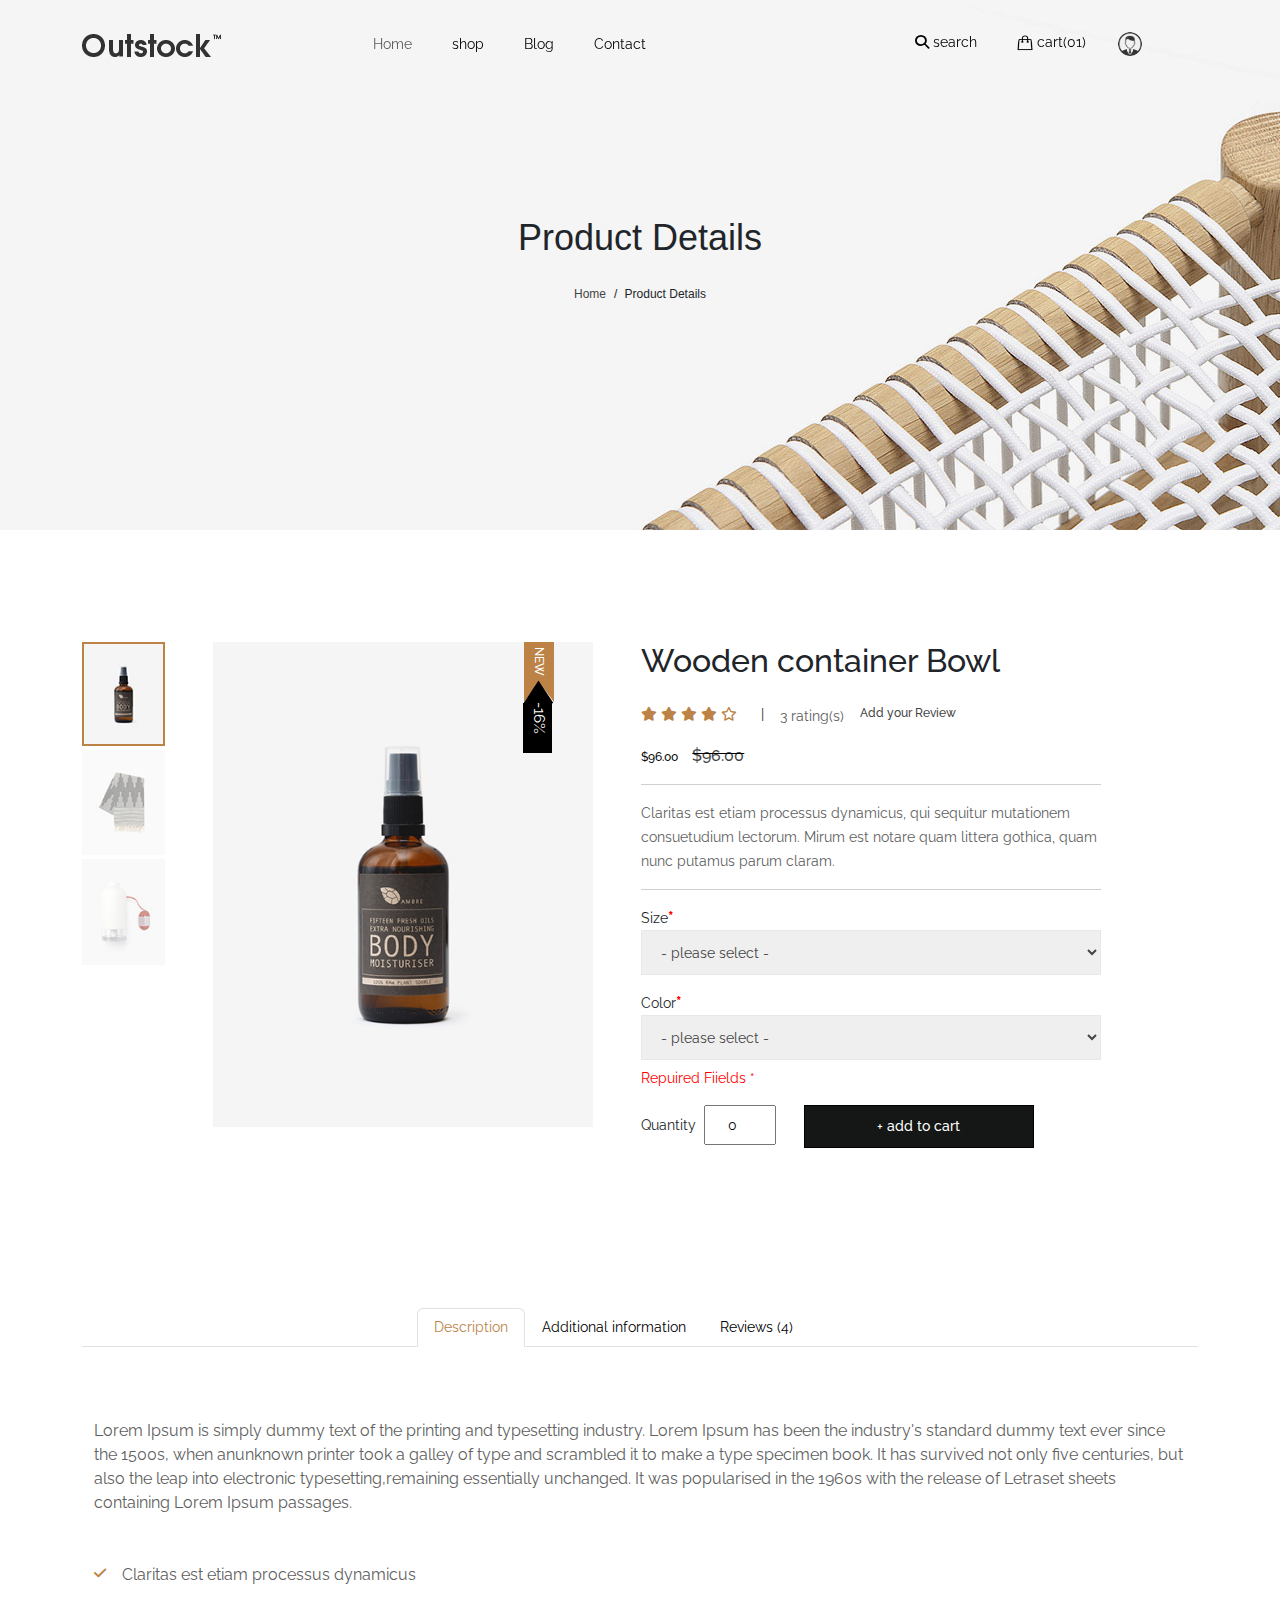
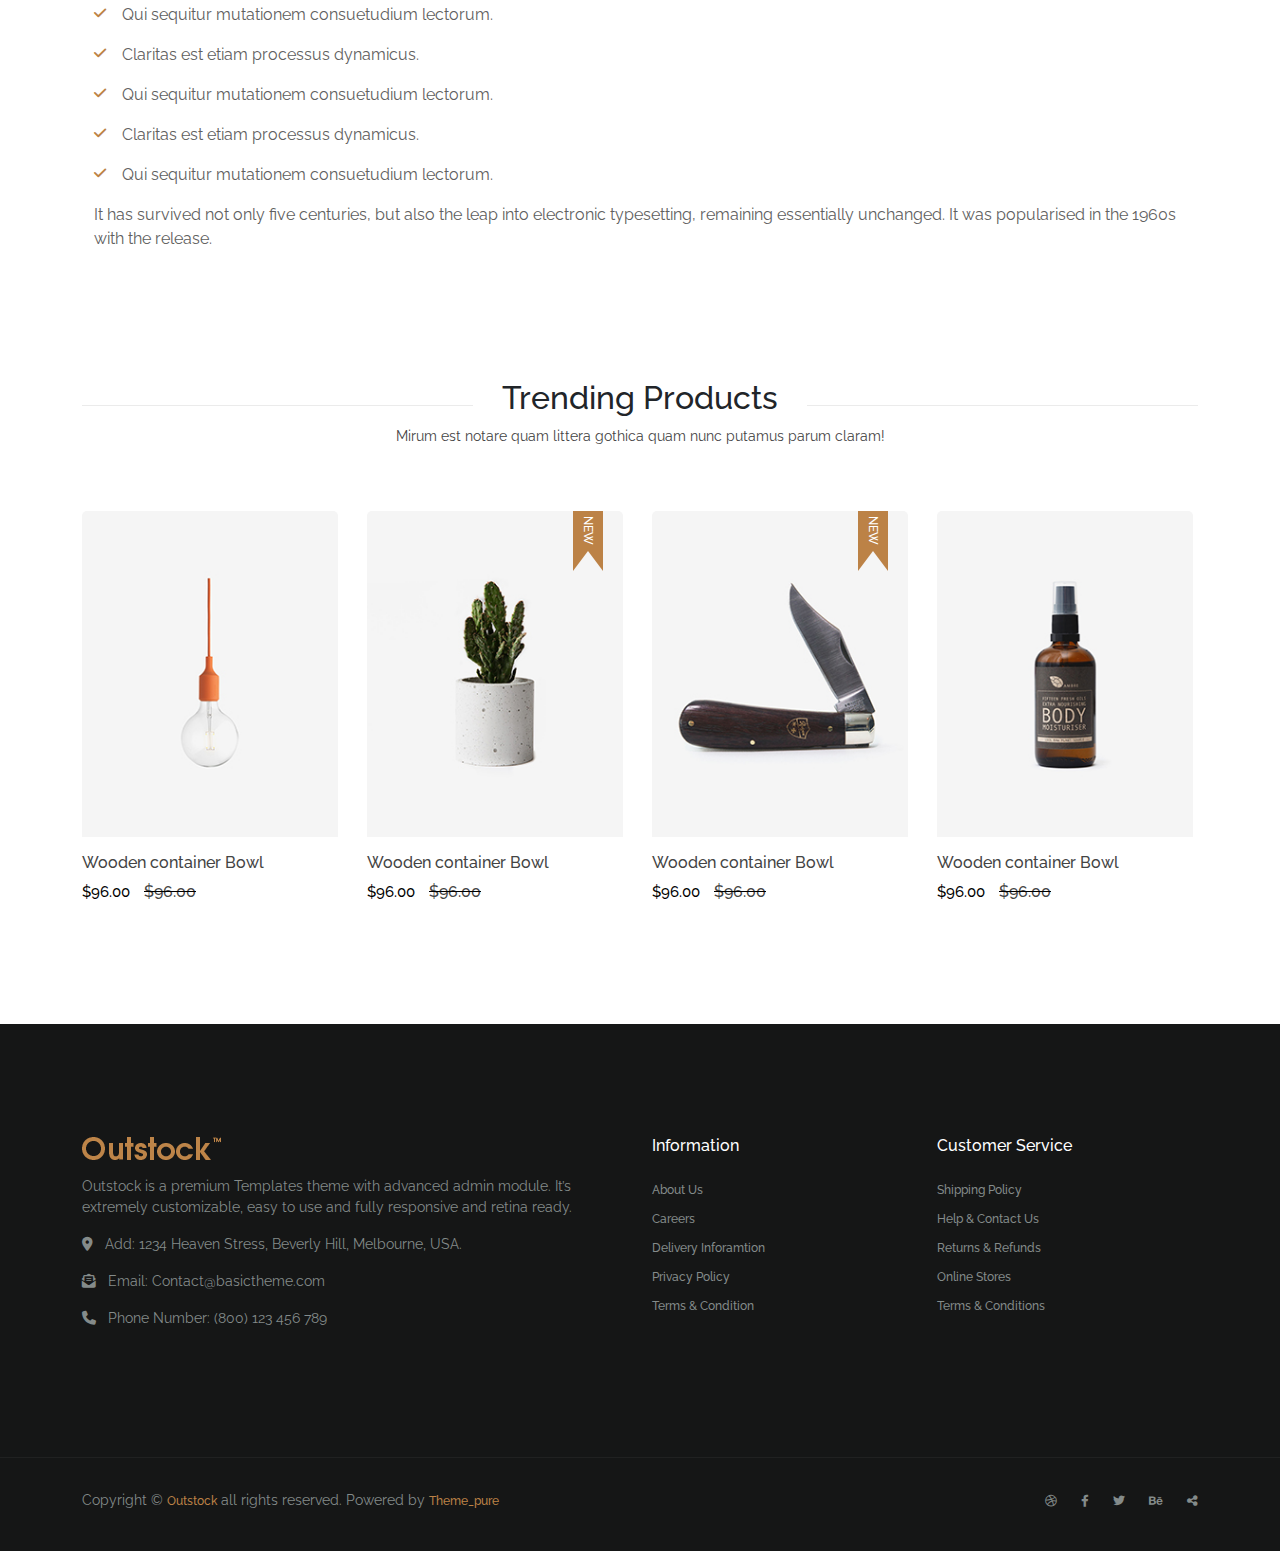
==== commit 2463f998: "NO Active" ====
--- a/product-details.html
+++ b/product-details.html
@@ -42,7 +42,7 @@
               <a class="nav-link " aria-current="page" href="index.html">Home<span></span></a>
             </li>
             <li class="nav-item me-4">
-              <a class="nav-link text-black active" href="shop.html">shop<span></span></a>
+              <a class="nav-link text-black" href="shop.html">shop<span></span></a>
             </li>
             <li class="nav-item me-4">
               <a class="nav-link text-black" href="blog.html">Blog<span></span></a>
--- a/assets/css/style2.css
+++ b/assets/css/style2.css
@@ -206,17 +206,18 @@
 }
 
 .header-img-1 {
-    background-image: url(/assets/img/home-img/slider-1.jpg);
+    background-image: url(../img/home-img/slider-1.jpg);
 
 }
 
 .header-img-2 {
-    background-image: url(/assets/img/home-img/slider-2.jpg);
+    background-image: url(../img/home-img/slider-2.jpg);
 }
 
 .header-img-3 {
-    background-image: url(/assets/img/home-img/slider-3.jpg);
-}
+    background-image: url(../img/home-img/slider-3.jpg);
+}
+
 
 .circle-under-slider {
     width: 10px !important;
